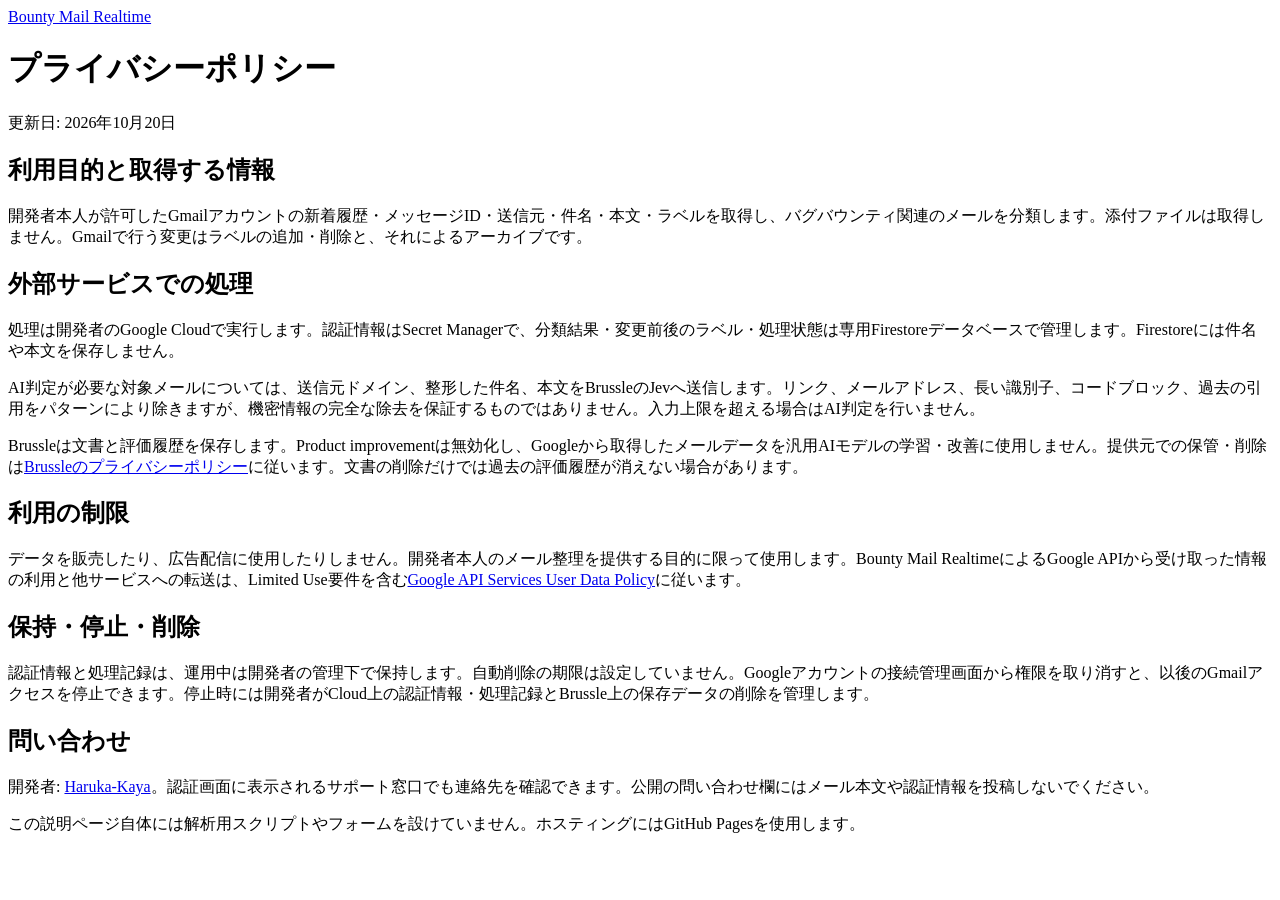
==== privacy.html @ 0158bf94 "docs: OAuth用のアプリ説明を追加" ====
<!doctype html>
<html lang="ja"><meta charset="utf-8"><meta name="viewport" content="width=device-width, initial-scale=1"><title>プライバシーポリシー — Bounty Mail Realtime</title><link rel="stylesheet" href="style.css">
<main><a href="./">Bounty Mail Realtime</a><h1>プライバシーポリシー</h1><p>更新日: 2026年10月20日</p>
<h2>利用目的と取得する情報</h2><p>開発者本人が許可したGmailアカウントの新着履歴・メッセージID・送信元・件名・本文・ラベルを取得し、バグバウンティ関連のメールを分類します。添付ファイルは取得しません。Gmailで行う変更はラベルの追加・削除と、それによるアーカイブです。</p>
<h2>外部サービスでの処理</h2><p>処理は開発者のGoogle Cloudで実行します。認証情報はSecret Managerで、分類結果・変更前後のラベル・処理状態は専用Firestoreデータベースで管理します。Firestoreには件名や本文を保存しません。</p>
<p>AI判定が必要な対象メールについては、送信元ドメイン、整形した件名、本文をBrussleのJevへ送信します。リンク、メールアドレス、長い識別子、コードブロック、過去の引用をパターンにより除きますが、機密情報の完全な除去を保証するものではありません。入力上限を超える場合はAI判定を行いません。</p>
<p>Brussleは文書と評価履歴を保存します。Product improvementは無効化し、Googleから取得したメールデータを汎用AIモデルの学習・改善に使用しません。提供元での保管・削除は<a href="https://brussle.com/privacy/">Brussleのプライバシーポリシー</a>に従います。文書の削除だけでは過去の評価履歴が消えない場合があります。</p>
<h2>利用の制限</h2><p>データを販売したり、広告配信に使用したりしません。開発者本人のメール整理を提供する目的に限って使用します。Bounty Mail RealtimeによるGoogle APIから受け取った情報の利用と他サービスへの転送は、Limited Use要件を含む<a href="https://developers.google.com/terms/api-services-user-data-policy">Google API Services User Data Policy</a>に従います。</p>
<h2>保持・停止・削除</h2><p>認証情報と処理記録は、運用中は開発者の管理下で保持します。自動削除の期限は設定していません。Googleアカウントの接続管理画面から権限を取り消すと、以後のGmailアクセスを停止できます。停止時には開発者がCloud上の認証情報・処理記録とBrussle上の保存データの削除を管理します。</p>
<h2>問い合わせ</h2><p>開発者: <a href="https://github.com/Haruka-Kaya">Haruka-Kaya</a>。認証画面に表示されるサポート窓口でも連絡先を確認できます。公開の問い合わせ欄にはメール本文や認証情報を投稿しないでください。</p>
<p>この説明ページ自体には解析用スクリプトやフォームを設けていません。ホスティングにはGitHub Pagesを使用します。</p></main></html>
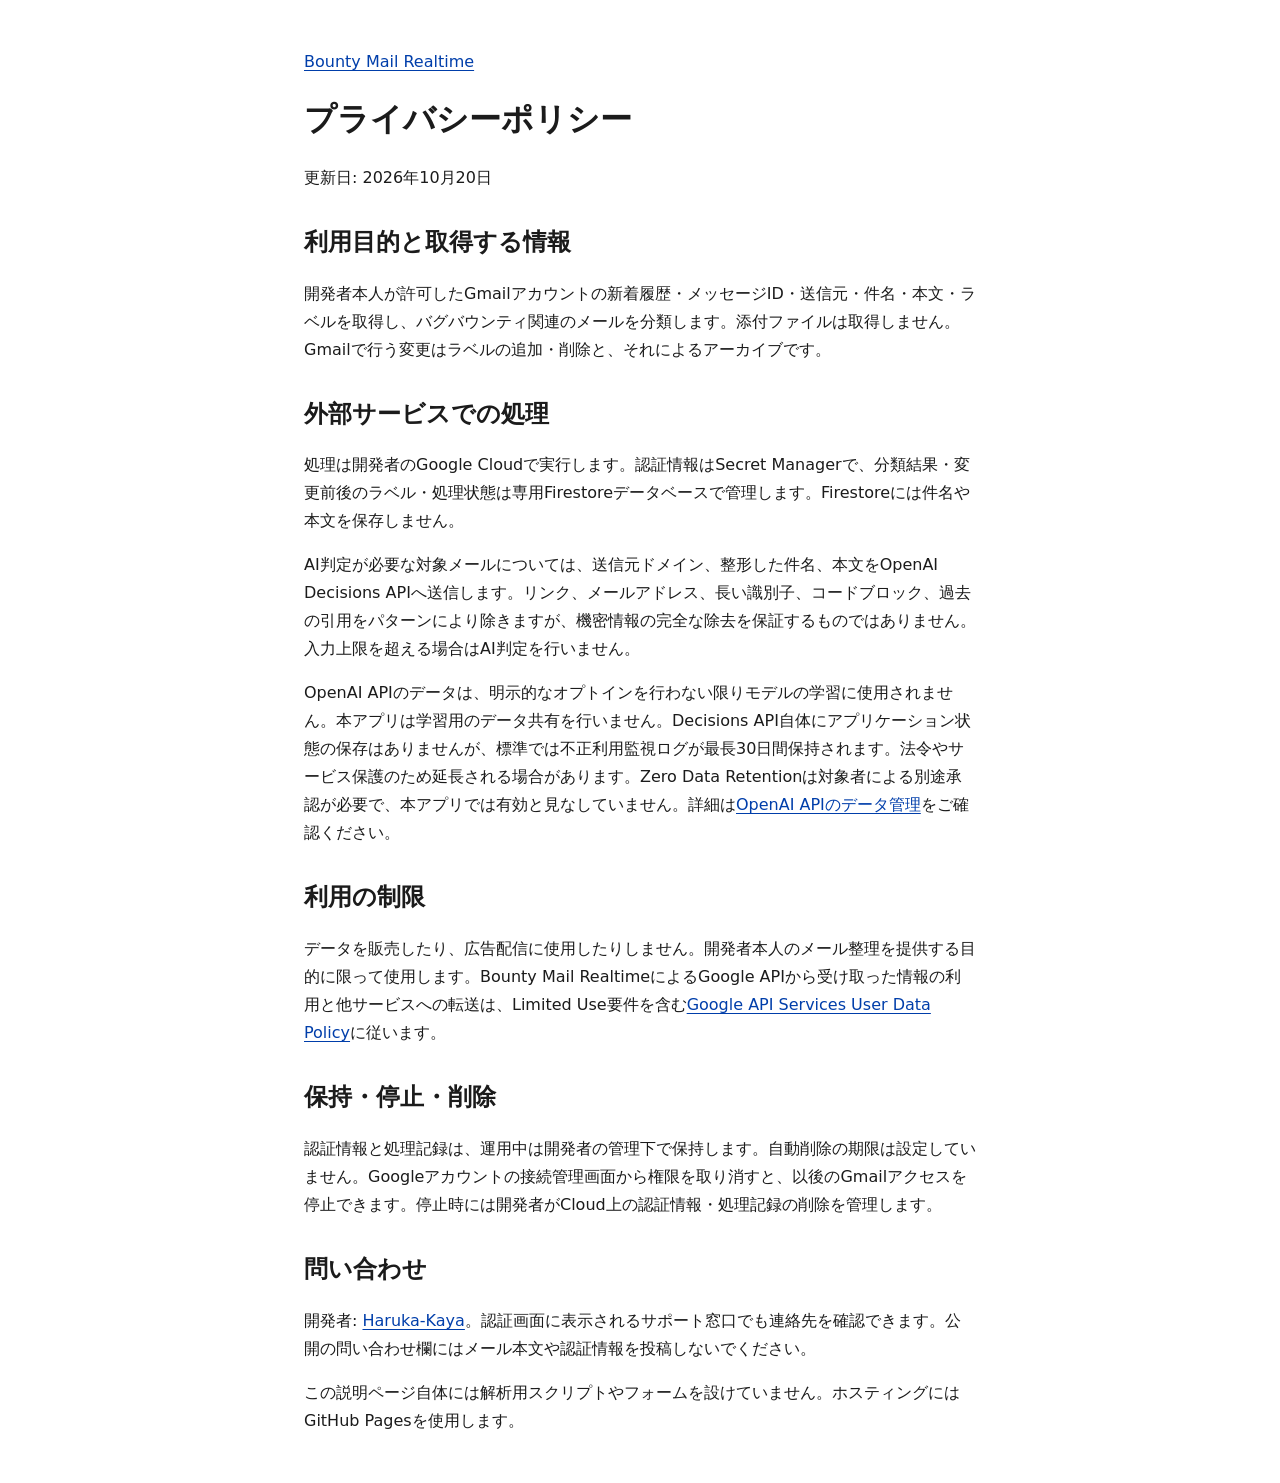
==== commit 4bfab501: "docs: 判定サービスをOpenAI Decisions APIへ更新" ====
--- a/privacy.html
+++ b/privacy.html
@@ -3,9 +3,9 @@
 <main><a href="./">Bounty Mail Realtime</a><h1>プライバシーポリシー</h1><p>更新日: 2026年10月20日</p>
 <h2>利用目的と取得する情報</h2><p>開発者本人が許可したGmailアカウントの新着履歴・メッセージID・送信元・件名・本文・ラベルを取得し、バグバウンティ関連のメールを分類します。添付ファイルは取得しません。Gmailで行う変更はラベルの追加・削除と、それによるアーカイブです。</p>
 <h2>外部サービスでの処理</h2><p>処理は開発者のGoogle Cloudで実行します。認証情報はSecret Managerで、分類結果・変更前後のラベル・処理状態は専用Firestoreデータベースで管理します。Firestoreには件名や本文を保存しません。</p>
-<p>AI判定が必要な対象メールについては、送信元ドメイン、整形した件名、本文をBrussleのJevへ送信します。リンク、メールアドレス、長い識別子、コードブロック、過去の引用をパターンにより除きますが、機密情報の完全な除去を保証するものではありません。入力上限を超える場合はAI判定を行いません。</p>
-<p>Brussleは文書と評価履歴を保存します。Product improvementは無効化し、Googleから取得したメールデータを汎用AIモデルの学習・改善に使用しません。提供元での保管・削除は<a href="https://brussle.com/privacy/">Brussleのプライバシーポリシー</a>に従います。文書の削除だけでは過去の評価履歴が消えない場合があります。</p>
+<p>AI判定が必要な対象メールについては、送信元ドメイン、整形した件名、本文をOpenAI Decisions APIへ送信します。リンク、メールアドレス、長い識別子、コードブロック、過去の引用をパターンにより除きますが、機密情報の完全な除去を保証するものではありません。入力上限を超える場合はAI判定を行いません。</p>
+<p>OpenAI APIのデータは、明示的なオプトインを行わない限りモデルの学習に使用されません。本アプリは学習用のデータ共有を行いません。Decisions API自体にアプリケーション状態の保存はありませんが、標準では不正利用監視ログが最長30日間保持されます。法令やサービス保護のため延長される場合があります。Zero Data Retentionは対象者による別途承認が必要で、本アプリでは有効と見なしていません。詳細は<a href="https://developers.openai.com/api/docs/guides/your-data">OpenAI APIのデータ管理</a>をご確認ください。</p>
 <h2>利用の制限</h2><p>データを販売したり、広告配信に使用したりしません。開発者本人のメール整理を提供する目的に限って使用します。Bounty Mail RealtimeによるGoogle APIから受け取った情報の利用と他サービスへの転送は、Limited Use要件を含む<a href="https://developers.google.com/terms/api-services-user-data-policy">Google API Services User Data Policy</a>に従います。</p>
-<h2>保持・停止・削除</h2><p>認証情報と処理記録は、運用中は開発者の管理下で保持します。自動削除の期限は設定していません。Googleアカウントの接続管理画面から権限を取り消すと、以後のGmailアクセスを停止できます。停止時には開発者がCloud上の認証情報・処理記録とBrussle上の保存データの削除を管理します。</p>
+<h2>保持・停止・削除</h2><p>認証情報と処理記録は、運用中は開発者の管理下で保持します。自動削除の期限は設定していません。Googleアカウントの接続管理画面から権限を取り消すと、以後のGmailアクセスを停止できます。停止時には開発者がCloud上の認証情報・処理記録の削除を管理します。</p>
 <h2>問い合わせ</h2><p>開発者: <a href="https://github.com/Haruka-Kaya">Haruka-Kaya</a>。認証画面に表示されるサポート窓口でも連絡先を確認できます。公開の問い合わせ欄にはメール本文や認証情報を投稿しないでください。</p>
 <p>この説明ページ自体には解析用スクリプトやフォームを設けていません。ホスティングにはGitHub Pagesを使用します。</p></main></html>
--- a/style.css
+++ b/style.css
@@ -0,0 +1,6 @@
+:root { --text: #1b1b1b; --paper: #fff; --link: #003eaa; }
+body { margin: 0; color: var(--text); background: var(--paper); font: 1rem/1.75 system-ui, sans-serif; }
+main { max-width: 42rem; margin: 3rem auto; padding: 0 1.25rem; overflow-wrap: anywhere; }
+h1 { line-height: 1.4; } h2 { margin-top: 2rem; line-height: 1.5; }
+a { color: var(--link); text-underline-offset: .2em; }
+nav { display: flex; flex-wrap: wrap; gap: 1.25rem; margin-top: 2rem; }
